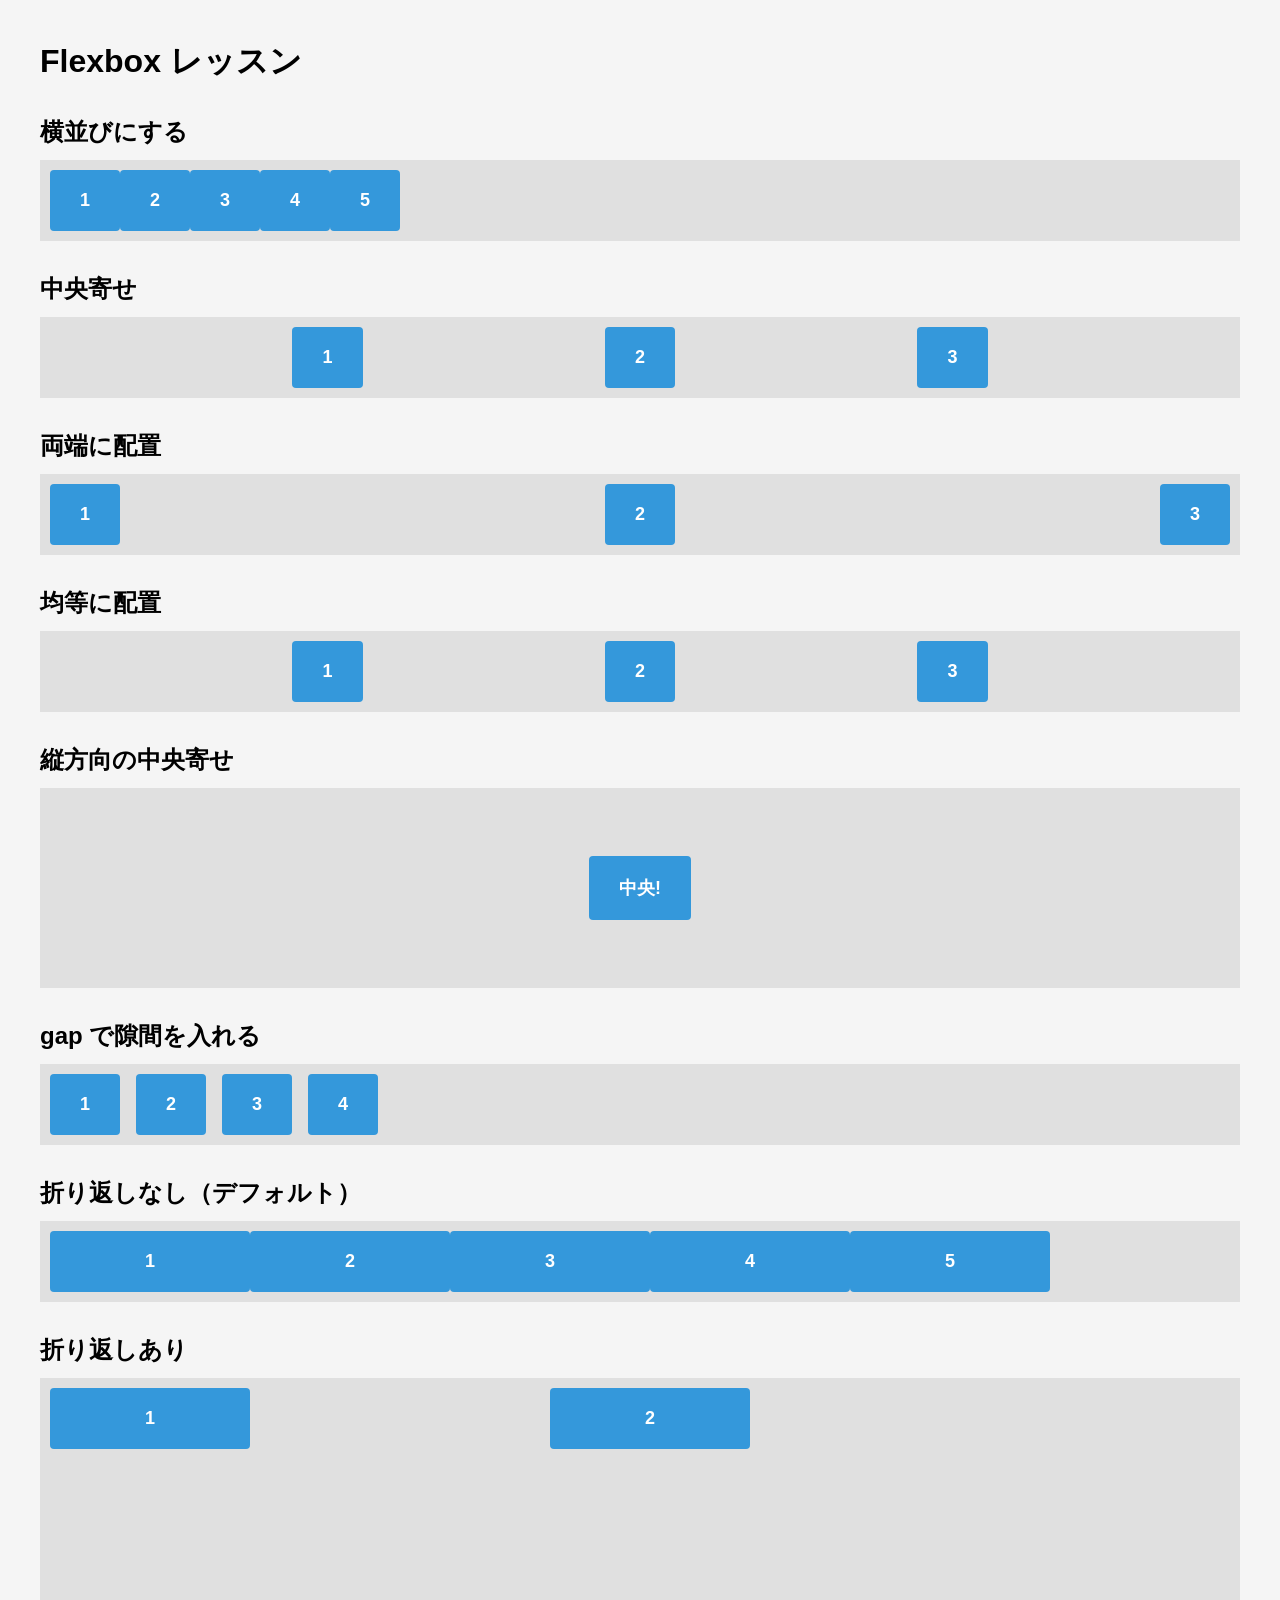
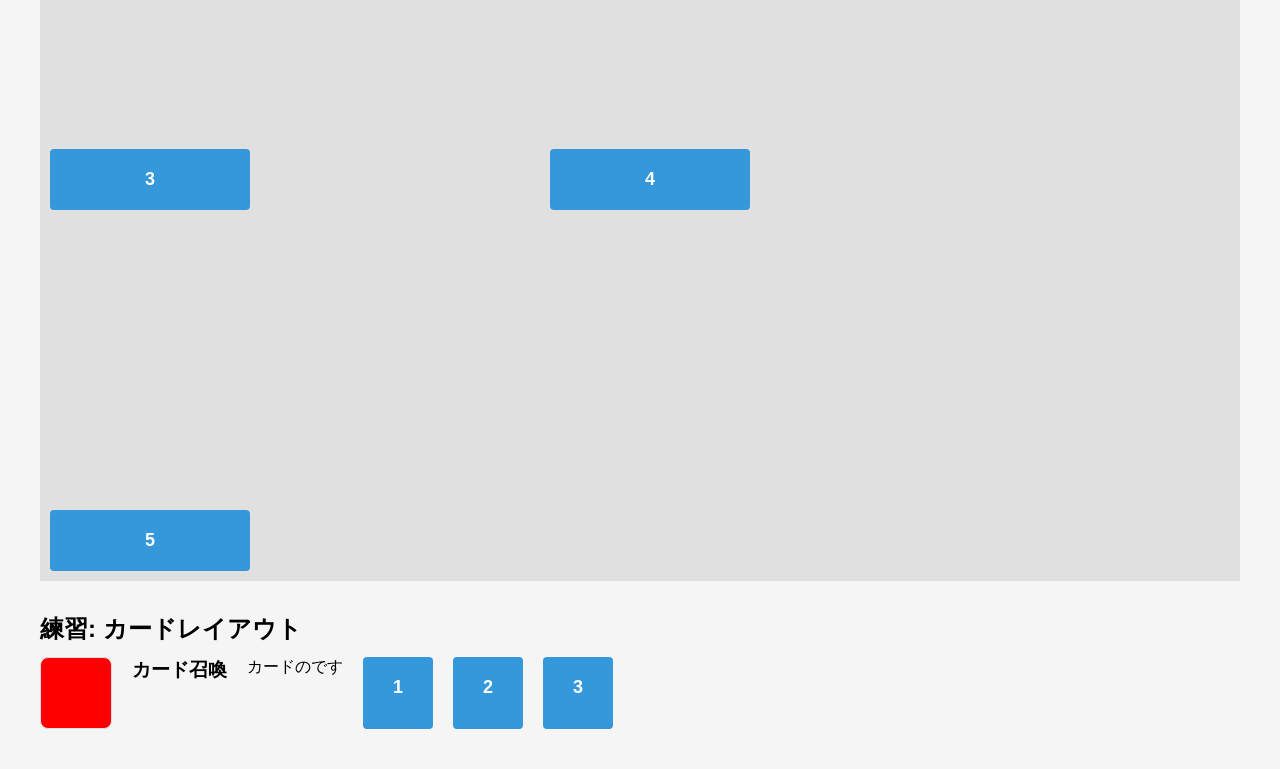
==== exercises/lesson03/index.html @ 53be8969 "途中" ====
<!DOCTYPE html>
<html lang="ja">
<head>
  <meta charset="UTF-8">
  <meta name="viewport" content="width=device-width, initial-scale=1.0">
  <title>Flexboxレッスン</title>
  <link rel="stylesheet" href="style.css">
</head>
<body>

  <h1>Flexbox レッスン</h1>

  <!-- Step 1: display: flex で横並び -->
  <h2>横並びにする</h2>
  <div class="container">
    <div class="item">1</div>
    <div class="item">2</div>
    <div class="item">3</div>
    <div class="item">4</div>
    <div class="item">5</div>
  </div>

  <!-- Step 2: justify-content -->
  <h2>中央寄せ</h2>
  <div class="container jc-center">
    <div class="item">1</div>
    <div class="item">2</div>
    <div class="item">3</div>
  </div>

  <h2>両端に配置</h2>
  <div class="container jc-between">
    <div class="item">1</div>
    <div class="item">2</div>
    <div class="item">3</div>
  </div>

  <h2>均等に配置</h2>
  <div class="container jc-evenly">
    <div class="item">1</div>
    <div class="item">2</div>
    <div class="item">3</div>
  </div>

  <!-- Step 3: align-items: center -->
  <h2>縦方向の中央寄せ</h2>
  <div class="container center-both">
    <div class="item">中央!</div>
  </div>

  <!-- Step 4: gap -->
  <h2>gap で隙間を入れる</h2>
  <div class="container gap-demo">
    <div class="item">1</div>
    <div class="item">2</div>
    <div class="item">3</div>
    <div class="item">4</div>
  </div>

  <!-- Step 5: flex-wrap -->
  <h2>折り返しなし（デフォルト）</h2>
  <div class="container nowrap-demo">
    <div class="item wide">1</div>
    <div class="item wide">2</div>
    <div class="item wide">3</div>
    <div class="item wide">4</div>
    <div class="item wide">5</div>
  </div>

  <h2>折り返しあり</h2>
  <div class="container wrap-demo">
    <div class="item wide">1</div>
    <div class="item wide">2</div>
    <div class="item wide">3</div>
    <div class="item wide">4</div>
    <div class="item wide">5</div>
  </div>

  <!-- 練習問題: カードを3つ横並びにしよう -->
  <h2>練習: カードレイアウト</h2>
  <div class="card-container">
     <div class="card"></div>
     <h3>カード召喚</h3>
     <p>カードのです</p>
    <!-- ここにカードを3つ作ってみよう -->
     <div class="item">1</div>
     <div class="item">2</div>
     <div class="item">3</div>
  </div>

</body>
</html>
---- exercises/lesson03/style.css ----
/* ===== リセット・基本設定 ===== */
* {
  margin: 0;
  padding: 0;
  box-sizing: border-box;
}

body {
  padding: 40px;
  font-family: sans-serif;
  background-color: #f5f5f5;
}

h1 {
  margin-bottom: 24px;
}

h2 {
  margin-top: 32px;
  margin-bottom: 12px;
}

/* コンテナ（親要素）の見た目 */
.container {
  background-color: #e0e0e0;
  padding: 10px;
  margin-bottom: 16px;
  display: flex;
}

/* アイテム（子要素）の見た目 */
.item {
  background-color: #3498db;
  color: white;
  padding: 20px 30px;
  text-align: center;
  font-weight: bold;
  font-size: 18px;
  border-radius: 4px;
}

/* ===== Step 2: justify-content ===== */
/* ガイドに沿って .jc-center, .jc-between, .jc-evenly を書こう */
.jc-center { justify-content: space-evenly;}
.jc-between { justify-content: space-between;}
.jc-evenly { justify-content: space-evenly;}


/* ===== Step 3: align-items: center ===== */
/* .center-both に justify-content, align-items, height を書こう */
.center-both{
  justify-content: center;
  align-items: center;
  height: 200px;
}

/* ===== Step 4: gap ===== */
/* .gap-demo に gap を追加しよう */
.gap-demo {
  gap: 16px;
}

/* ===== Step 5: flex-wrap ===== */
.item.wide {
  min-width: 200px;
}
.nowrap-demo{
  /* デフォルト　折り返さない*/
}

/* .wrap-demo に flex-wrap と gap を書こう */
.wrap-demo {
  flex-wrap: wrap;
  gap: 300px;
}

/* ===== 練習問題: カードレイアウト ===== */
/* .card-container と .card のスタイルを自分で書いてみよう */
.card-container {
  display: flex;
  gap: 20px;
}
.card {
  background-color: red;
  padding: 35px;
  border: 1px solid #ddd;
  border-radius: 8px;
}
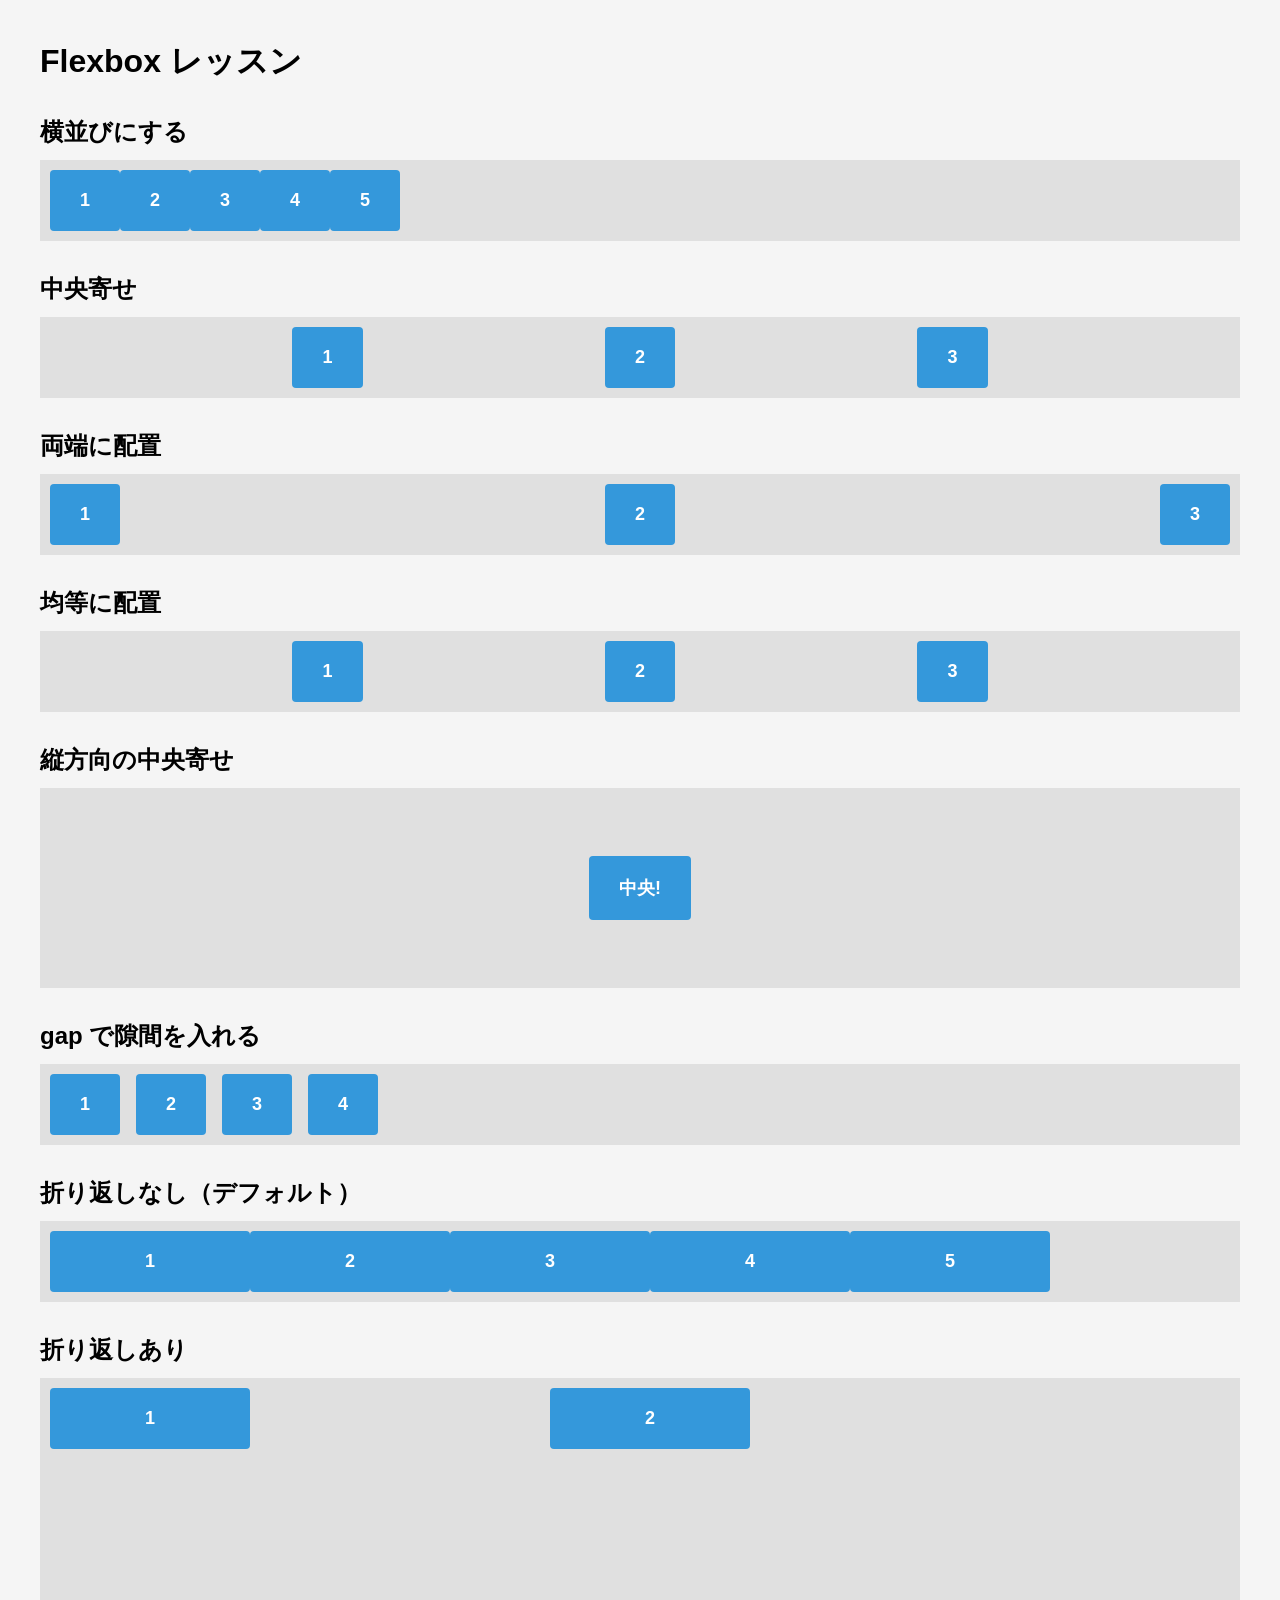
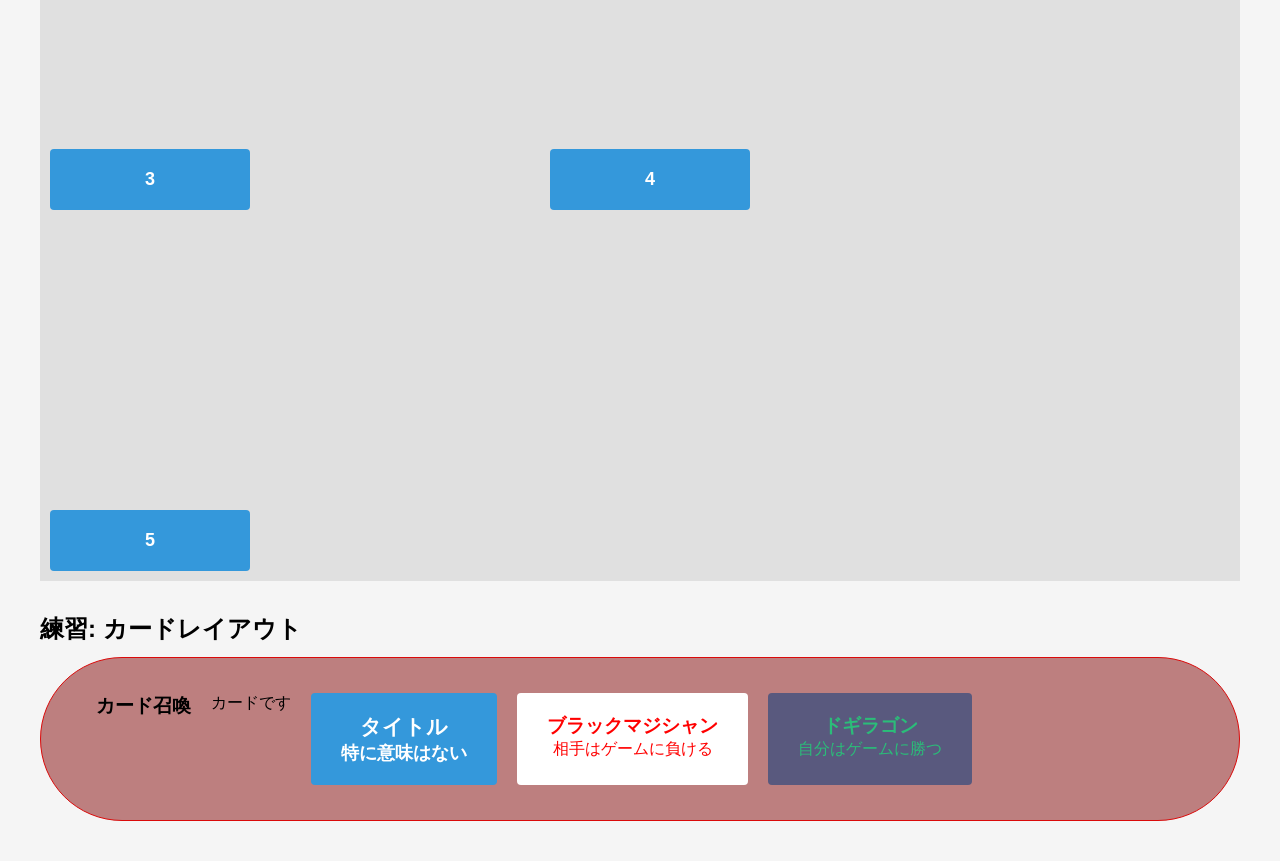
==== commit 0a5b8bbc: "また途中です" ====
--- a/exercises/lesson03/index.html
+++ b/exercises/lesson03/index.html
@@ -1,92 +1,99 @@
-<!DOCTYPE html>
+<!doctype html>
 <html lang="ja">
-<head>
-  <meta charset="UTF-8">
-  <meta name="viewport" content="width=device-width, initial-scale=1.0">
-  <title>Flexboxレッスン</title>
-  <link rel="stylesheet" href="style.css">
-</head>
-<body>
+  <head>
+    <meta charset="UTF-8" />
+    <meta name="viewport" content="width=device-width, initial-scale=1.0" />
+    <title>Flexboxレッスン</title>
+    <link rel="stylesheet" href="style.css" />
+  </head>
+  <body>
+    <h1>Flexbox レッスン</h1>
 
-  <h1>Flexbox レッスン</h1>
+    <!-- Step 1: display: flex で横並び -->
+    <h2>横並びにする</h2>
+    <div class="container">
+      <div class="item">1</div>
+      <div class="item">2</div>
+      <div class="item">3</div>
+      <div class="item">4</div>
+      <div class="item">5</div>
+    </div>
 
-  <!-- Step 1: display: flex で横並び -->
-  <h2>横並びにする</h2>
-  <div class="container">
-    <div class="item">1</div>
-    <div class="item">2</div>
-    <div class="item">3</div>
-    <div class="item">4</div>
-    <div class="item">5</div>
-  </div>
+    <!-- Step 2: justify-content -->
+    <h2>中央寄せ</h2>
+    <div class="container jc-center">
+      <div class="item">1</div>
+      <div class="item">2</div>
+      <div class="item">3</div>
+    </div>
 
-  <!-- Step 2: justify-content -->
-  <h2>中央寄せ</h2>
-  <div class="container jc-center">
-    <div class="item">1</div>
-    <div class="item">2</div>
-    <div class="item">3</div>
-  </div>
+    <h2>両端に配置</h2>
+    <div class="container jc-between">
+      <div class="item">1</div>
+      <div class="item">2</div>
+      <div class="item">3</div>
+    </div>
 
-  <h2>両端に配置</h2>
-  <div class="container jc-between">
-    <div class="item">1</div>
-    <div class="item">2</div>
-    <div class="item">3</div>
-  </div>
+    <h2>均等に配置</h2>
+    <div class="container jc-evenly">
+      <div class="item">1</div>
+      <div class="item">2</div>
+      <div class="item">3</div>
+    </div>
 
-  <h2>均等に配置</h2>
-  <div class="container jc-evenly">
-    <div class="item">1</div>
-    <div class="item">2</div>
-    <div class="item">3</div>
-  </div>
+    <!-- Step 3: align-items: center -->
+    <h2>縦方向の中央寄せ</h2>
+    <div class="container center-both">
+      <div class="item">中央!</div>
+    </div>
 
-  <!-- Step 3: align-items: center -->
-  <h2>縦方向の中央寄せ</h2>
-  <div class="container center-both">
-    <div class="item">中央!</div>
-  </div>
+    <!-- Step 4: gap -->
+    <h2>gap で隙間を入れる</h2>
+    <div class="container gap-demo">
+      <div class="item">1</div>
+      <div class="item">2</div>
+      <div class="item">3</div>
+      <div class="item">4</div>
+    </div>
 
-  <!-- Step 4: gap -->
-  <h2>gap で隙間を入れる</h2>
-  <div class="container gap-demo">
-    <div class="item">1</div>
-    <div class="item">2</div>
-    <div class="item">3</div>
-    <div class="item">4</div>
-  </div>
+    <!-- Step 5: flex-wrap -->
+    <h2>折り返しなし（デフォルト）</h2>
+    <div class="container nowrap-demo">
+      <div class="item wide">1</div>
+      <div class="item wide">2</div>
+      <div class="item wide">3</div>
+      <div class="item wide">4</div>
+      <div class="item wide">5</div>
+    </div>
 
-  <!-- Step 5: flex-wrap -->
-  <h2>折り返しなし（デフォルト）</h2>
-  <div class="container nowrap-demo">
-    <div class="item wide">1</div>
-    <div class="item wide">2</div>
-    <div class="item wide">3</div>
-    <div class="item wide">4</div>
-    <div class="item wide">5</div>
-  </div>
+    <h2>折り返しあり</h2>
+    <div class="container wrap-demo">
+      <div class="item wide">1</div>
+      <div class="item wide">2</div>
+      <div class="item wide">3</div>
+      <div class="item wide">4</div>
+      <div class="item wide">5</div>
+    </div>
 
-  <h2>折り返しあり</h2>
-  <div class="container wrap-demo">
-    <div class="item wide">1</div>
-    <div class="item wide">2</div>
-    <div class="item wide">3</div>
-    <div class="item wide">4</div>
-    <div class="item wide">5</div>
-  </div>
-
-  <!-- 練習問題: カードを3つ横並びにしよう -->
-  <h2>練習: カードレイアウト</h2>
-  <div class="card-container">
-     <div class="card"></div>
-     <h3>カード召喚</h3>
-     <p>カードのです</p>
-    <!-- ここにカードを3つ作ってみよう -->
-     <div class="item">1</div>
-     <div class="item">2</div>
-     <div class="item">3</div>
-  </div>
-
-</body>
+    <!-- 練習問題: カードを3つ横並びにしよう -->
+    <h2>練習: カードレイアウト</h2>
+    <div class="card-container">
+      <div class="card"></div>
+      <h3>カード召喚</h3>
+      <p>カードです</p>
+      <!-- ここにカードを3つ作ってみよう -->
+      <div class="item">
+        <h3>タイトル</h3>
+        <p>特に意味はない</p>
+      </div>
+      <div class="white">
+        <h3>ブラックマジシャン</h3>
+        <p>相手はゲームに負ける</p>
+      </div>
+      <div class="blue">
+        <h3>ドギラゴン</h3>
+        <p>自分はゲームに勝つ</p>
+      </div>
+    </div>
+  </body>
 </html>
--- a/exercises/lesson03/style.css
+++ b/exercises/lesson03/style.css
@@ -41,14 +41,19 @@
 
 /* ===== Step 2: justify-content ===== */
 /* ガイドに沿って .jc-center, .jc-between, .jc-evenly を書こう */
-.jc-center { justify-content: space-evenly;}
-.jc-between { justify-content: space-between;}
-.jc-evenly { justify-content: space-evenly;}
-
+.jc-center {
+  justify-content: space-evenly;
+}
+.jc-between {
+  justify-content: space-between;
+}
+.jc-evenly {
+  justify-content: space-evenly;
+}
 
 /* ===== Step 3: align-items: center ===== */
 /* .center-both に justify-content, align-items, height を書こう */
-.center-both{
+.center-both {
   justify-content: center;
   align-items: center;
   height: 200px;
@@ -64,7 +69,7 @@
 .item.wide {
   min-width: 200px;
 }
-.nowrap-demo{
+.nowrap-demo {
   /* デフォルト　折り返さない*/
 }
 
@@ -79,10 +84,22 @@
 .card-container {
   display: flex;
   gap: 20px;
+  background-color: rgb(189, 127, 127);
+  padding: 35px;
+  border: 1px solid #da0a0a;
+  border-radius: 100px;
 }
-.card {
-  background-color: red;
-  padding: 35px;
-  border: 1px solid #ddd;
-  border-radius: 8px;
-}+.white {
+  padding: 20px 30px;
+  background-color: white;
+  color: red;
+  border-radius: 4px;
+  text-align: center;
+}
+.blue {
+  padding: 20px 30px;
+  background-color: rgb(89, 89, 126);
+  color: rgb(43, 189, 121);
+  border-radius: 4px;
+  text-align: center;
+}
